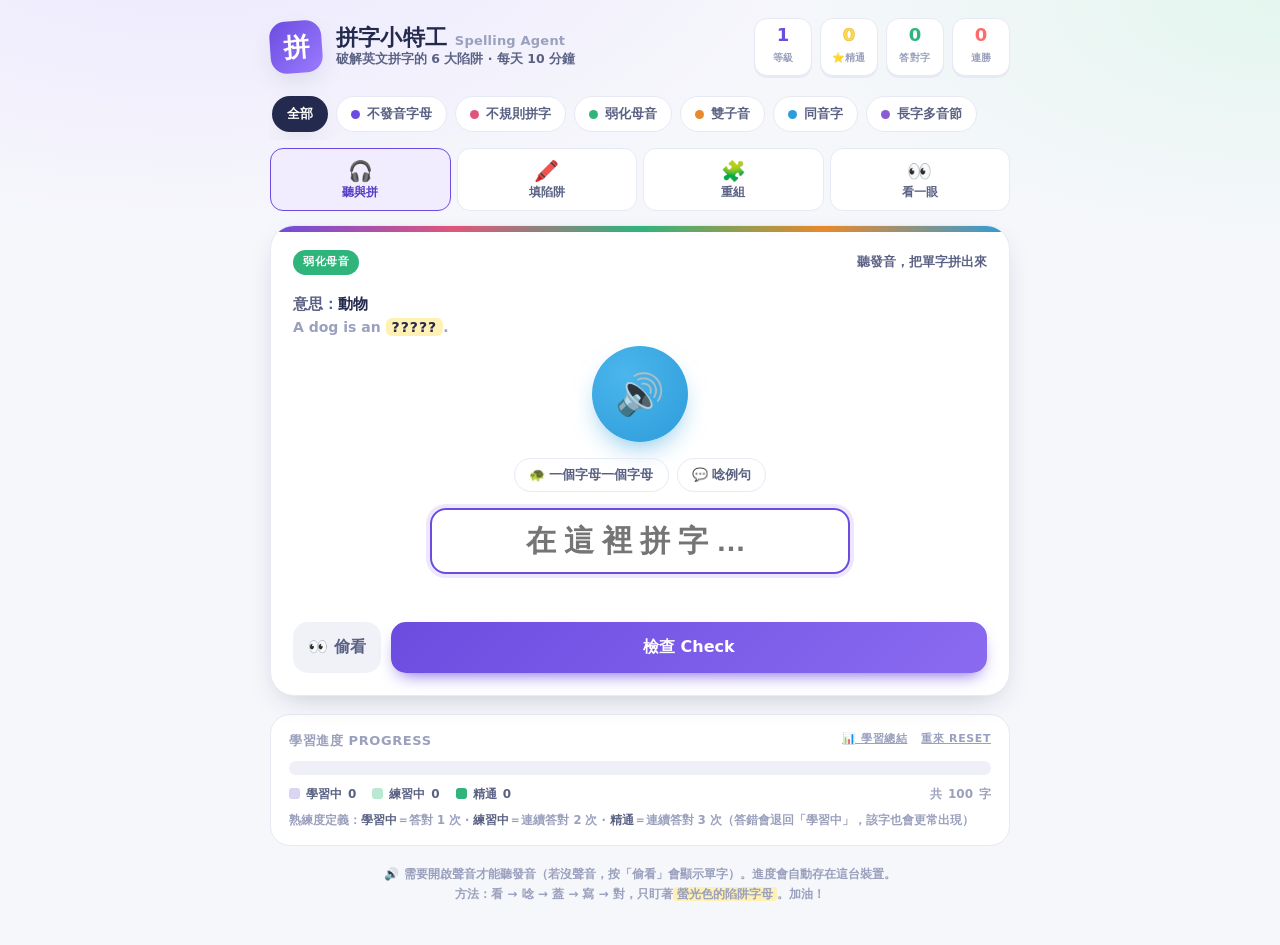
==== index.html @ 30294430 "refactor: split monolithic HTML into ES modules (data/model/view/controller) Replace the single spel" ====
<!doctype html>
<html lang="zh-Hant">
<head>
<meta charset="utf-8">
<meta name="viewport" content="width=device-width, initial-scale=1">
<title>拼字小特工 · Spelling Agent</title>
<link rel="stylesheet" href="css/styles.css">
</head>
<body>

<canvas id="fx"></canvas>
<div class="app">
  <header>
    <div class="logo">拼</div>
    <div class="title">
      <h1>拼字小特工 <span style="font-size:13px;color:var(--ink3)">Spelling Agent</span></h1>
      <p>破解英文拼字的 6 大陷阱 · 每天 10 分鐘</p>
    </div>
    <div class="stats">
      <div class="stat lv"><b id="s-lv" class="tnum">1</b><span>等級</span></div>
      <div class="stat st"><b id="s-star" class="tnum">0</b><span>⭐精通</span></div>
      <div class="stat ok"><b id="s-correct" class="tnum">0</b><span>答對字</span></div>
      <div class="stat streak"><b id="s-streak" class="tnum">0</b><span>連勝</span></div>
    </div>
  </header>

  <nav class="cats" id="cats" aria-label="選擇類別"></nav>
  <div class="modes" id="modes" role="tablist" aria-label="練習模式"></div>

  <main class="card" id="card">
    <div class="prompt-row">
      <span class="catlabel" id="catlabel">類別</span>
      <span class="modehint" id="modehint"></span>
    </div>
    <div class="zh" id="zh"></div>
    <div class="sent" id="sent"></div>
    <div class="stage" id="stage"></div>
    <div class="feedback" id="feedback"></div>
    <div class="actions">
      <button class="btn ghost" id="peekBtn" title="偷看一下答案">👀 偷看</button>
      <button class="btn primary" id="checkBtn">檢查 Check</button>
    </div>
  </main>

  <section class="progress">
    <h3><span>學習進度 Progress</span>
      <span style="display:flex;gap:14px"><a id="sumBtn" title="看學習總結與答對率">📊 學習總結</a><a id="resetBtn" title="清除所有進度">重來 reset</a></span></h3>
    <div class="bar" title="連續答對越多次，字就越熟練"><i class="learn" id="b-learn"></i><i class="prac" id="b-prac"></i><i class="mast" id="b-mast"></i></div>
    <div class="legend">
      <span title="答對 1 次（或最近答錯，需要再練）"><i style="background:#D9D5F2"></i>學習中 <b id="n-learn" class="tnum">0</b></span>
      <span title="連續答對 2 次"><i style="background:#B9E8D3"></i>練習中 <b id="n-prac" class="tnum">0</b></span>
      <span title="連續答對 3 次，獲得 ⭐"><i style="background:var(--green)"></i>精通 <b id="n-mast" class="tnum">0</b></span>
      <span style="margin-left:auto;color:var(--ink3)">共 <b id="n-total" class="tnum">0</b> 字</span>
    </div>
    <p class="defs">熟練度定義：<b>學習中</b>＝答對 1 次 · <b>練習中</b>＝連續答對 2 次 · <b>精通</b>＝連續答對 3 次（答錯會退回「學習中」，該字也會更常出現）</p>
  </section>

  <section class="summary" id="summary" hidden></section>

  <p class="foot">
    🔊 需要開啟聲音才能聽發音（若沒聲音，按「偷看」會顯示單字）。進度會自動存在這台裝置。<br>
    方法：<b>看 → 唸 → 蓋 → 寫 → 對</b>，只盯著<span style="background:var(--marker-soft);padding:0 4px;border-radius:4px">螢光色的陷阱字母</span>。加油！
  </p>
</div>

<script type="module" src="src/app.js"></script>
</body>
</html>
---- css/styles.css ----
*{box-sizing:border-box;margin:0;padding:0}
:root{
  --paper:#F6F7FB; --card:#FFFFFF; --ink:#232A4D; --ink2:#5A6183; --ink3:#9AA0BD;
  --violet:#6C4CE0; --violet-d:#573BC4; --marker:#FFD84D; --marker-soft:#FFF0B3;
  --green:#2FB47C; --green-d:#1E9A66; --coral:#FF6B6B; --sky:#2D9CDB;
  --line:#E7E9F5; --shadow:0 10px 30px -12px rgba(35,42,77,.28);
  --catA:#6C4CE0; --catB:#E0567B; --catC:#2FB47C; --catD:#E8892B; --catE:#2D9CDB; --catF:#8A5BD6;
}
html{-webkit-text-size-adjust:100%}
body{
  font-family:ui-rounded,"SF Pro Rounded","Hiragino Maru Gothic ProN","Nunito","PingFang TC",system-ui,sans-serif;
  background:
    radial-gradient(1200px 600px at 15% -10%, #ECE7FF 0%, transparent 55%),
    radial-gradient(1000px 500px at 100% 0%, #E4F6EF 0%, transparent 50%),
    var(--paper);
  color:var(--ink); min-height:100vh; line-height:1.5;
  padding:18px 16px 40px; display:flex; justify-content:center;
}
.app{width:100%; max-width:740px}
.tnum{font-variant-numeric:tabular-nums}

/* ---------- header ---------- */
header{display:flex; align-items:center; gap:14px; margin-bottom:16px}
.logo{width:52px;height:52px;border-radius:16px;background:linear-gradient(135deg,var(--violet),#9a7bff);
  display:grid;place-items:center;color:#fff;font-weight:800;font-size:26px;box-shadow:var(--shadow);flex:none;
  transform:rotate(-4deg)}
.title h1{font-size:22px;font-weight:800;letter-spacing:.2px;line-height:1.1}
.title p{font-size:12.5px;color:var(--ink2);font-weight:600}
.stats{margin-left:auto;display:flex;gap:8px}
.stat{background:var(--card);border:1px solid var(--line);border-radius:13px;padding:7px 11px;text-align:center;min-width:58px;box-shadow:0 2px 0 var(--line)}
.stat b{display:block;font-size:18px;font-weight:800;line-height:1}
.stat span{font-size:10px;color:var(--ink3);font-weight:700;letter-spacing:.4px;text-transform:uppercase}
.stat.lv b{color:var(--violet)} .stat.st b{color:var(--marker);-webkit-text-stroke:.6px #E4B93B} .stat.streak b{color:var(--coral)}
.stat.ok b{color:var(--green)}

/* ---------- category chips ---------- */
.cats{display:flex;gap:8px;overflow-x:auto;padding:4px 2px 8px;margin-bottom:6px;scrollbar-width:none}
.cats::-webkit-scrollbar{display:none}
.chip{flex:none;border:1.5px solid var(--line);background:var(--card);border-radius:999px;
  padding:8px 14px;font-size:13px;font-weight:700;color:var(--ink2);cursor:pointer;white-space:nowrap;
  display:flex;align-items:center;gap:7px;transition:transform .12s, box-shadow .12s, border-color .12s}
.chip .dot{width:9px;height:9px;border-radius:50%}
.chip:hover{transform:translateY(-1px)}
.chip[aria-pressed="true"]{color:#fff;border-color:transparent;box-shadow:var(--shadow)}
.chip[data-c="all"][aria-pressed="true"]{background:var(--ink)}
.chip[data-c="A"][aria-pressed="true"]{background:var(--catA)} .chip[data-c="B"][aria-pressed="true"]{background:var(--catB)}
.chip[data-c="C"][aria-pressed="true"]{background:var(--catC)} .chip[data-c="D"][aria-pressed="true"]{background:var(--catD)}
.chip[data-c="E"][aria-pressed="true"]{background:var(--catE)} .chip[data-c="F"][aria-pressed="true"]{background:var(--catF)}

/* ---------- mode tabs ---------- */
.modes{display:grid;grid-template-columns:repeat(4,1fr);gap:6px;margin:8px 0 14px}
.mode{border:1.5px solid var(--line);background:var(--card);border-radius:13px;padding:9px 4px;cursor:pointer;
  text-align:center;font-weight:700;color:var(--ink2);font-size:12px;transition:transform .12s,border-color .12s,background .12s}
.mode .ic{font-size:20px;display:block;line-height:1.3}
.mode:hover{transform:translateY(-1px)}
.mode[aria-pressed="true"]{border-color:var(--violet);background:#F1EDFF;color:var(--violet-d)}

/* ---------- practice card ---------- */
.card{background:var(--card);border:1px solid var(--line);border-radius:24px;box-shadow:var(--shadow);
  padding:24px 22px 22px;position:relative;overflow:hidden;min-height:360px;display:flex;flex-direction:column}
.card::before{content:"";position:absolute;inset:0 0 auto 0;height:6px;
  background:linear-gradient(90deg,var(--catA),var(--catB),var(--catC),var(--catD),var(--catE))}
.prompt-row{display:flex;align-items:center;gap:10px;margin-bottom:4px}
.catlabel{font-size:11px;font-weight:800;letter-spacing:.6px;text-transform:uppercase;padding:4px 10px;border-radius:999px;color:#fff}
.modehint{font-size:12.5px;color:var(--ink2);font-weight:600;margin-left:auto;text-align:right}
.zh{font-size:15px;color:var(--ink2);font-weight:700;margin:14px 0 2px}
.zh b{color:var(--ink)}
.sent{font-size:14px;color:var(--ink3);font-weight:600;min-height:20px}
.sent u{ text-decoration:none;background:var(--marker-soft);padding:1px 6px;border-radius:6px;color:var(--ink);font-weight:800;letter-spacing:1px}

.stage{flex:1;display:flex;flex-direction:column;align-items:center;justify-content:center;gap:16px;padding:8px 0}

.listen-btn{width:96px;height:96px;border-radius:50%;border:none;cursor:pointer;color:#fff;
  background:radial-gradient(circle at 35% 30%, #4bb6ec, var(--sky));font-size:40px;box-shadow:0 12px 26px -8px rgba(45,156,219,.6);
  transition:transform .12s} .listen-btn:hover{transform:scale(1.05)} .listen-btn:active{transform:scale(.96)}
.mini{background:none;border:1.5px solid var(--line);border-radius:999px;padding:7px 14px;font-weight:700;
  color:var(--ink2);cursor:pointer;font-size:13px;font-family:inherit} .mini:hover{border-color:var(--sky);color:var(--sky)}
.mini-row{display:flex;gap:8px;flex-wrap:wrap;justify-content:center}

/* tiles */
.tiles{display:flex;flex-wrap:wrap;gap:7px;justify-content:center}
.tile{width:44px;height:52px;border-radius:11px;display:grid;place-items:center;font-size:25px;font-weight:800;
  text-transform:lowercase;background:#F3F1FB;border:2px solid #E4DFFa;color:var(--ink)}
.tile.blank{background:#FFFCF0;border:2.5px dashed #EEC53C}
.tile.blank input{width:100%;height:100%;border:none;background:none;text-align:center;font:inherit;font-size:25px;
  font-weight:800;color:var(--violet-d);outline:none;text-transform:lowercase}
.tile.trap{background:var(--marker);border-color:#E9C02F;box-shadow:0 3px 0 #E4B93B}
.tile.ok{background:#E4F7EE;border-color:var(--green);color:var(--green-d)}
.tile.bad{background:#FFE9E9;border-color:var(--coral);color:#D64545}

.spellbox{width:100%;max-width:420px;font-family:ui-rounded,"SF Mono",inherit;font-size:30px;font-weight:800;
  text-align:center;letter-spacing:8px;padding:14px 12px;border-radius:16px;border:2.5px solid var(--line);
  background:#FBFBFE;color:var(--ink);outline:none;text-transform:lowercase}
.spellbox:focus{border-color:var(--violet);background:#fff;box-shadow:0 0 0 4px #EDE7FF}
.spellbox.ok{border-color:var(--green);background:#F1FBF6} .spellbox.bad{border-color:var(--coral);background:#FFF4F4}

.opts{display:grid;grid-template-columns:1fr 1fr;gap:10px;width:100%;max-width:420px}
.opt{padding:14px;border-radius:14px;border:2px solid var(--line);background:#FBFBFE;font-size:22px;font-weight:800;
  cursor:pointer;color:var(--ink);font-family:inherit;transition:transform .1s,border-color .1s}
.opt:hover{transform:translateY(-2px);border-color:var(--sky)}
.opt.ok{border-color:var(--green);background:#EFFAF4;color:var(--green-d)}
.opt.bad{border-color:var(--coral);background:#FFF1F1;color:#D64545}

/* feedback + actions */
.feedback{min-height:26px;text-align:center;font-weight:800;font-size:16px}
.feedback.ok{color:var(--green-d)} .feedback.bad{color:var(--coral)}
.reveal{text-align:center;font-size:30px;font-weight:800;letter-spacing:1px;min-height:20px}
.reveal .hl{background:linear-gradient(transparent 55%, var(--marker) 55%);padding:0 2px;border-radius:3px}
.actions{display:flex;gap:10px;margin-top:14px}
.btn{flex:1;border:none;border-radius:15px;padding:15px;font-size:16px;font-weight:800;cursor:pointer;font-family:inherit;
  transition:transform .1s,box-shadow .1s}
.btn:active{transform:translateY(1px)}
.btn.primary{background:linear-gradient(135deg,var(--violet),#8a6bf0);color:#fff;box-shadow:0 8px 18px -8px var(--violet)}
.btn.go{background:linear-gradient(135deg,var(--green),#41c98a);color:#fff;box-shadow:0 8px 18px -8px var(--green)}
.btn.ghost{flex:none;background:#F1F1F8;color:var(--ink2);min-width:64px}
.btn:disabled{opacity:.4;cursor:default}

/* progress footer */
.progress{margin-top:18px;background:var(--card);border:1px solid var(--line);border-radius:20px;padding:16px 18px}
.progress h3{font-size:13px;text-transform:uppercase;letter-spacing:.6px;color:var(--ink3);margin-bottom:10px;display:flex;justify-content:space-between}
.progress h3 a{color:var(--ink3);font-size:11px;cursor:pointer;text-decoration:underline;font-weight:700}
.bar{height:14px;border-radius:8px;background:#EEEFF7;overflow:hidden;display:flex}
.bar i{display:block;height:100%}
.bar .learn{background:#D9D5F2} .bar .prac{background:#B9E8D3} .bar .mast{background:var(--green)}
.legend{display:flex;gap:16px;margin-top:10px;font-size:12px;color:var(--ink2);font-weight:700;flex-wrap:wrap}
.legend span{display:flex;align-items:center;gap:6px} .legend i{width:11px;height:11px;border-radius:3px;display:inline-block}

.foot{text-align:center;font-size:12px;color:var(--ink3);margin-top:18px;font-weight:600;line-height:1.7}

canvas#fx{position:fixed;inset:0;pointer-events:none;z-index:50}
@keyframes pop{0%{transform:scale(.7)}60%{transform:scale(1.12)}100%{transform:scale(1)}}
.pop{animation:pop .32s ease}
@keyframes shake{0%,100%{transform:translateX(0)}25%{transform:translateX(-7px)}75%{transform:translateX(7px)}}
.shake{animation:shake .3s}

/* summary panel */
.summary{margin-top:14px;background:var(--card);border:1px solid var(--line);border-radius:20px;padding:18px;box-shadow:var(--shadow)}
.summary h3{display:flex;justify-content:space-between;align-items:center;font-size:15px;font-weight:800;margin-bottom:12px}
.summary h3 a{font-size:12px;color:var(--ink3);cursor:pointer;text-decoration:underline;font-weight:700}
.bigrate{display:flex;align-items:center;gap:14px;background:#F6FBF8;border:1px solid #DBF0E6;border-radius:14px;padding:14px 16px}
.bigrate>b{font-size:40px;color:var(--green);line-height:1}
.bigrate span{font-size:13px;color:var(--ink2);font-weight:700}.bigrate small{color:var(--ink3);font-weight:600}
.subh{font-size:11.5px;text-transform:uppercase;letter-spacing:.5px;color:var(--ink3);font-weight:800;margin:16px 0 8px}
.chips-wrap{display:flex;flex-wrap:wrap;gap:6px}
.wchip{font-size:13px;font-weight:700;padding:5px 10px;border-radius:8px;background:#F1F0FA;color:var(--ink)}
.wchip.fixed{background:var(--marker-soft)}
.sumtable{width:100%;border-collapse:collapse;font-size:13px}
.sumtable td{padding:5px 0;border-bottom:1px solid var(--line);color:var(--ink2);font-weight:700}
.sumtable td:last-child{text-align:right;color:var(--ink);font-variant-numeric:tabular-nums}
.defs{font-size:11.5px;color:var(--ink3);margin-top:8px;font-weight:600;line-height:1.6}
.defs b{color:var(--ink2)}

@media (prefers-reduced-motion:reduce){*{animation:none!important;transition:none!important}}
@media (max-width:520px){
  .stats{width:100%;margin:8px 0 0} header{flex-wrap:wrap}
  .title h1{font-size:20px} .tile{width:40px;height:48px;font-size:22px}
}
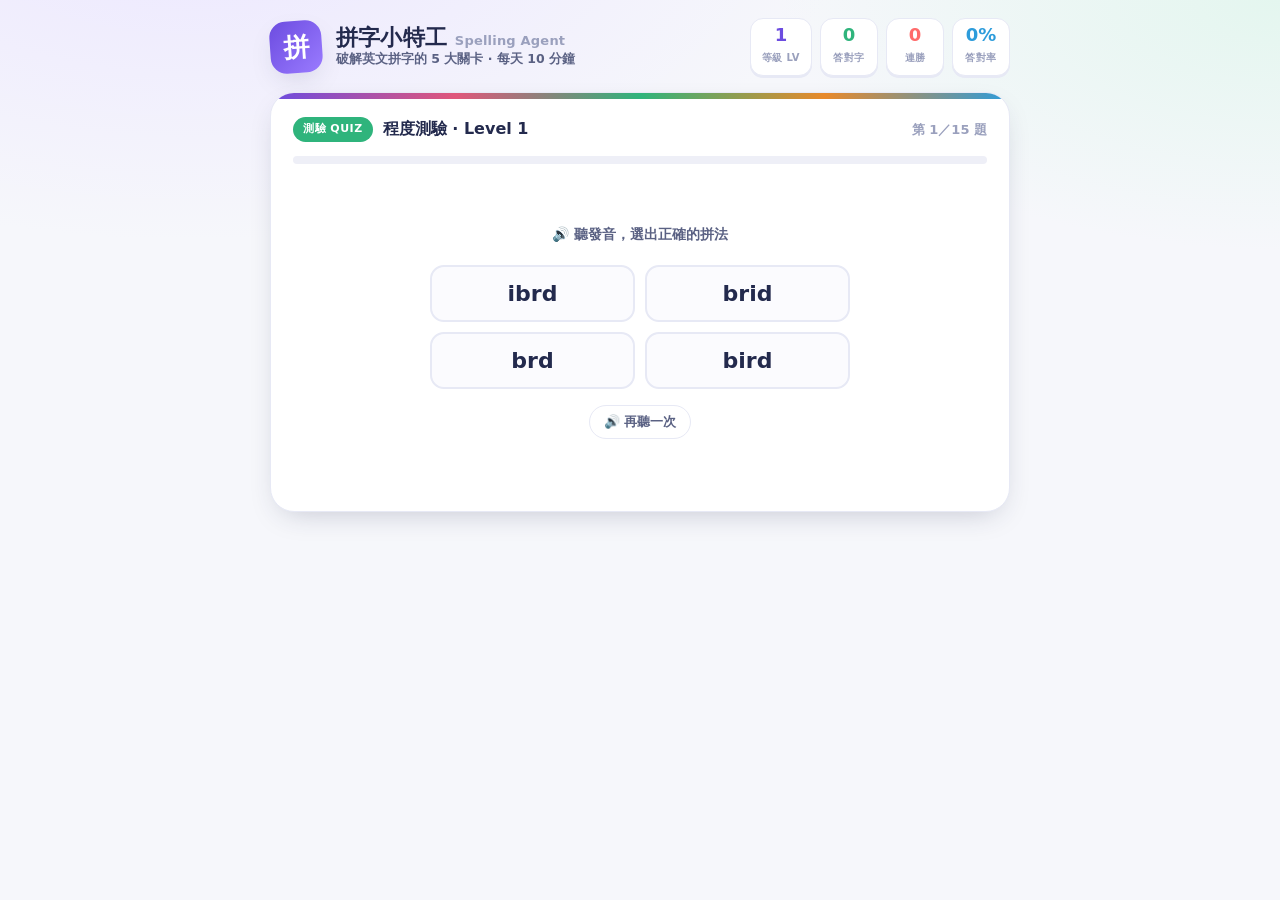
==== commit b016c10e: "feat: 5-level progression — placement test + level-up challenge game Grade all ~2000 words into 5 di" ====
--- a/index.html
+++ b/index.html
@@ -14,53 +14,71 @@
     <div class="logo">拼</div>
     <div class="title">
       <h1>拼字小特工 <span style="font-size:13px;color:var(--ink3)">Spelling Agent</span></h1>
-      <p>破解英文拼字的 6 大陷阱 · 每天 10 分鐘</p>
+      <p>破解英文拼字的 5 大關卡 · 每天 10 分鐘</p>
     </div>
     <div class="stats">
-      <div class="stat lv"><b id="s-lv" class="tnum">1</b><span>等級</span></div>
-      <div class="stat st"><b id="s-star" class="tnum">0</b><span>⭐精通</span></div>
+      <div class="stat lv"><b id="s-level" class="tnum">1</b><span>等級 LV</span></div>
       <div class="stat ok"><b id="s-correct" class="tnum">0</b><span>答對字</span></div>
       <div class="stat streak"><b id="s-streak" class="tnum">0</b><span>連勝</span></div>
+      <div class="stat rate"><b id="s-rate" class="tnum">0%</b><span>答對率</span></div>
     </div>
   </header>
 
-  <nav class="cats" id="cats" aria-label="選擇類別"></nav>
-  <div class="modes" id="modes" role="tablist" aria-label="練習模式"></div>
+  <!-- ============ PLAY SCREEN ============ -->
+  <div id="screen-play">
+    <nav class="levelbar" id="levelbar" aria-label="選擇關卡"></nav>
+    <div class="modes" id="modes" role="tablist" aria-label="練習模式"></div>
 
-  <main class="card" id="card">
-    <div class="prompt-row">
-      <span class="catlabel" id="catlabel">類別</span>
-      <span class="modehint" id="modehint"></span>
-    </div>
-    <div class="zh" id="zh"></div>
-    <div class="sent" id="sent"></div>
-    <div class="stage" id="stage"></div>
-    <div class="feedback" id="feedback"></div>
-    <div class="actions">
-      <button class="btn ghost" id="peekBtn" title="偷看一下答案">👀 偷看</button>
-      <button class="btn primary" id="checkBtn">檢查 Check</button>
-    </div>
-  </main>
+    <main class="card" id="card">
+      <div class="prompt-row">
+        <span class="catlabel" id="catlabel">關卡</span>
+        <span class="modehint" id="modehint"></span>
+      </div>
+      <div class="zh" id="zh"></div>
+      <div class="sent" id="sent"></div>
+      <div class="stage" id="stage"></div>
+      <div class="feedback" id="feedback"></div>
+      <div class="actions">
+        <button class="btn ghost" id="peekBtn" title="偷看一下答案">👀 偷看</button>
+        <button class="btn primary" id="checkBtn">檢查 Check</button>
+      </div>
+    </main>
 
-  <section class="progress">
-    <h3><span>學習進度 Progress</span>
-      <span style="display:flex;gap:14px"><a id="sumBtn" title="看學習總結與答對率">📊 學習總結</a><a id="resetBtn" title="清除所有進度">重來 reset</a></span></h3>
-    <div class="bar" title="連續答對越多次，字就越熟練"><i class="learn" id="b-learn"></i><i class="prac" id="b-prac"></i><i class="mast" id="b-mast"></i></div>
-    <div class="legend">
-      <span title="答對 1 次（或最近答錯，需要再練）"><i style="background:#D9D5F2"></i>學習中 <b id="n-learn" class="tnum">0</b></span>
-      <span title="連續答對 2 次"><i style="background:#B9E8D3"></i>練習中 <b id="n-prac" class="tnum">0</b></span>
-      <span title="連續答對 3 次，獲得 ⭐"><i style="background:var(--green)"></i>精通 <b id="n-mast" class="tnum">0</b></span>
-      <span style="margin-left:auto;color:var(--ink3)">共 <b id="n-total" class="tnum">0</b> 字</span>
-    </div>
-    <p class="defs">熟練度定義：<b>學習中</b>＝答對 1 次 · <b>練習中</b>＝連續答對 2 次 · <b>精通</b>＝連續答對 3 次（答錯會退回「學習中」，該字也會更常出現）</p>
-  </section>
+    <div class="banner" id="banner"></div>
 
-  <section class="summary" id="summary" hidden></section>
+    <section class="progress">
+      <h3><span>學習進度 Progress</span>
+        <span style="display:flex;gap:14px">
+          <a id="placeBtn" title="重新測驗你的程度">🎯 測程度</a>
+          <a id="sumBtn" title="看學習總結與答對率">📊 總結</a>
+          <a id="resetBtn" title="清除所有進度">重來 reset</a>
+        </span></h3>
+      <div class="bar" title="連續答對越多次，字就越熟練"><i class="learn" id="b-learn"></i><i class="prac" id="b-prac"></i><i class="mast" id="b-mast"></i></div>
+      <div class="legend">
+        <span title="答對 1 次（或最近答錯，需要再練）"><i style="background:#D9D5F2"></i>學習中 <b id="n-learn" class="tnum">0</b></span>
+        <span title="連續答對 2 次"><i style="background:#B9E8D3"></i>練習中 <b id="n-prac" class="tnum">0</b></span>
+        <span title="連續答對 3 次，獲得 ⭐"><i style="background:var(--green)"></i>精通 <b id="n-mast" class="tnum">0</b></span>
+        <span style="margin-left:auto;color:var(--ink3)">共 <b id="n-total" class="tnum">0</b> 字</span>
+      </div>
+      <p class="defs">熟練度定義：<b>學習中</b>＝答對 1 次 · <b>練習中</b>＝連續答對 2 次 · <b>精通</b>＝連續答對 3 次（答錯會退回「學習中」，該字也會更常出現）</p>
+    </section>
 
-  <p class="foot">
-    🔊 需要開啟聲音才能聽發音（若沒聲音，按「偷看」會顯示單字）。進度會自動存在這台裝置。<br>
-    方法：<b>看 → 唸 → 蓋 → 寫 → 對</b>，只盯著<span style="background:var(--marker-soft);padding:0 4px;border-radius:4px">螢光色的陷阱字母</span>。加油！
-  </p>
+    <section class="summary" id="summary" hidden></section>
+
+    <p class="foot">
+      🔊 需要開啟聲音才能聽發音（若沒聲音，按「偷看」會顯示單字）。進度會自動存在這台裝置。<br>
+      方法：<b>看 → 唸 → 蓋 → 寫 → 對</b>，只盯著<span style="background:var(--marker-soft);padding:0 4px;border-radius:4px">螢光色的陷阱字母</span>。加油！
+    </p>
+  </div>
+
+  <!-- ============ QUIZ SCREEN (placement / challenge) ============ -->
+  <div id="screen-quiz" hidden>
+    <main class="card quizcard">
+      <div class="quizhead" id="quizhead"></div>
+      <div class="quizprog"><i id="quizprog-bar"></i></div>
+      <div class="stage" id="quizstage"></div>
+    </main>
+  </div>
 </div>
 
 <script type="module" src="src/app.js"></script>
--- a/css/styles.css
+++ b/css/styles.css
@@ -150,8 +150,55 @@
 .defs{font-size:11.5px;color:var(--ink3);margin-top:8px;font-weight:600;line-height:1.6}
 .defs b{color:var(--ink2)}
 
+.stat.rate b{color:var(--sky)}
+
+/* ---------- level bar ---------- */
+.levelbar{display:flex;gap:8px;overflow-x:auto;padding:4px 2px 10px;scrollbar-width:none}
+.levelbar::-webkit-scrollbar{display:none}
+.lvchip{flex:1;min-width:112px;border:1.5px solid var(--line);background:var(--card);border-radius:15px;
+  padding:9px 12px;cursor:pointer;text-align:left;transition:transform .12s,box-shadow .12s;position:relative}
+.lvchip:hover{transform:translateY(-1px)}
+.lvchip .lvn{font-size:11px;font-weight:800;letter-spacing:.4px;color:var(--ink3)}
+.lvchip .lvname{font-size:14px;font-weight:800;color:var(--ink);display:flex;align-items:center;gap:5px}
+.lvchip .lvbar{height:5px;border-radius:3px;background:#EEEFF7;margin-top:6px;overflow:hidden}
+.lvchip .lvbar i{display:block;height:100%;background:var(--green)}
+.lvchip[data-state="current"]{border-color:transparent;box-shadow:0 6px 18px -8px rgba(35,42,77,.4);color:#fff}
+.lvchip[data-state="current"] .lvn,.lvchip[data-state="current"] .lvname{color:#fff}
+.lvchip[data-state="current"] .lvbar{background:rgba(255,255,255,.35)}
+.lvchip[data-state="current"] .lvbar i{background:#fff}
+.lvchip[data-state="locked"]{opacity:.5;cursor:not-allowed;background:#F4F4F8}
+.lvchip[data-state="locked"] .lvname{color:var(--ink3)}
+
+/* ---------- gate banner ---------- */
+.banner{margin-top:12px}
+.banner .gate{display:flex;align-items:center;gap:12px;background:var(--card);border:1px solid var(--line);
+  border-radius:16px;padding:12px 16px;box-shadow:0 2px 0 var(--line)}
+.banner .gate .info{font-size:13px;font-weight:700;color:var(--ink2);line-height:1.4}
+.banner .gate .info b{color:var(--ink)}
+.banner .gate .meter{height:8px;border-radius:5px;background:#EEEFF7;overflow:hidden;margin-top:6px;max-width:260px}
+.banner .gate .meter i{display:block;height:100%;background:var(--green);transition:width .3s}
+.banner .challenge{margin-left:auto;flex:none;border:none;border-radius:13px;padding:12px 18px;font-weight:800;
+  font-size:14px;font-family:inherit;cursor:pointer;color:#fff;white-space:nowrap;
+  background:linear-gradient(135deg,var(--marker),#f5a623);box-shadow:0 8px 18px -8px #E9A200;color:#5b4300}
+.banner .challenge:disabled{background:#ECECF3;color:var(--ink3);box-shadow:none;cursor:default}
+
+/* ---------- quiz screen ---------- */
+.quizcard{min-height:420px}
+.quizhead{display:flex;align-items:center;gap:10px;font-size:16px;font-weight:800;margin-bottom:4px}
+.quizhead .pill{font-size:11px;font-weight:800;letter-spacing:.5px;text-transform:uppercase;color:#fff;padding:4px 10px;border-radius:999px}
+.quizhead .count{margin-left:auto;font-size:13px;color:var(--ink3);font-weight:700}
+.quizprog{height:8px;border-radius:5px;background:#EEEFF7;overflow:hidden;margin:10px 0}
+.quizprog i{display:block;height:100%;background:linear-gradient(90deg,var(--violet),#8a6bf0);transition:width .3s;width:0}
+.quizq{font-size:14px;color:var(--ink2);font-weight:700;text-align:center;margin-bottom:4px}
+.result{text-align:center;display:flex;flex-direction:column;align-items:center;gap:14px;justify-content:center;flex:1}
+.result .big{font-size:52px}
+.result .headline{font-size:22px;font-weight:800}
+.result .sub{font-size:15px;color:var(--ink2);font-weight:700}
+.result .lvpill{font-size:20px;font-weight:800;color:#fff;padding:8px 20px;border-radius:999px}
+
 @media (prefers-reduced-motion:reduce){*{animation:none!important;transition:none!important}}
 @media (max-width:520px){
   .stats{width:100%;margin:8px 0 0} header{flex-wrap:wrap}
   .title h1{font-size:20px} .tile{width:40px;height:48px;font-size:22px}
+  .lvchip{min-width:96px} .banner .gate{flex-wrap:wrap} .banner .challenge{margin-left:0;width:100%}
 }
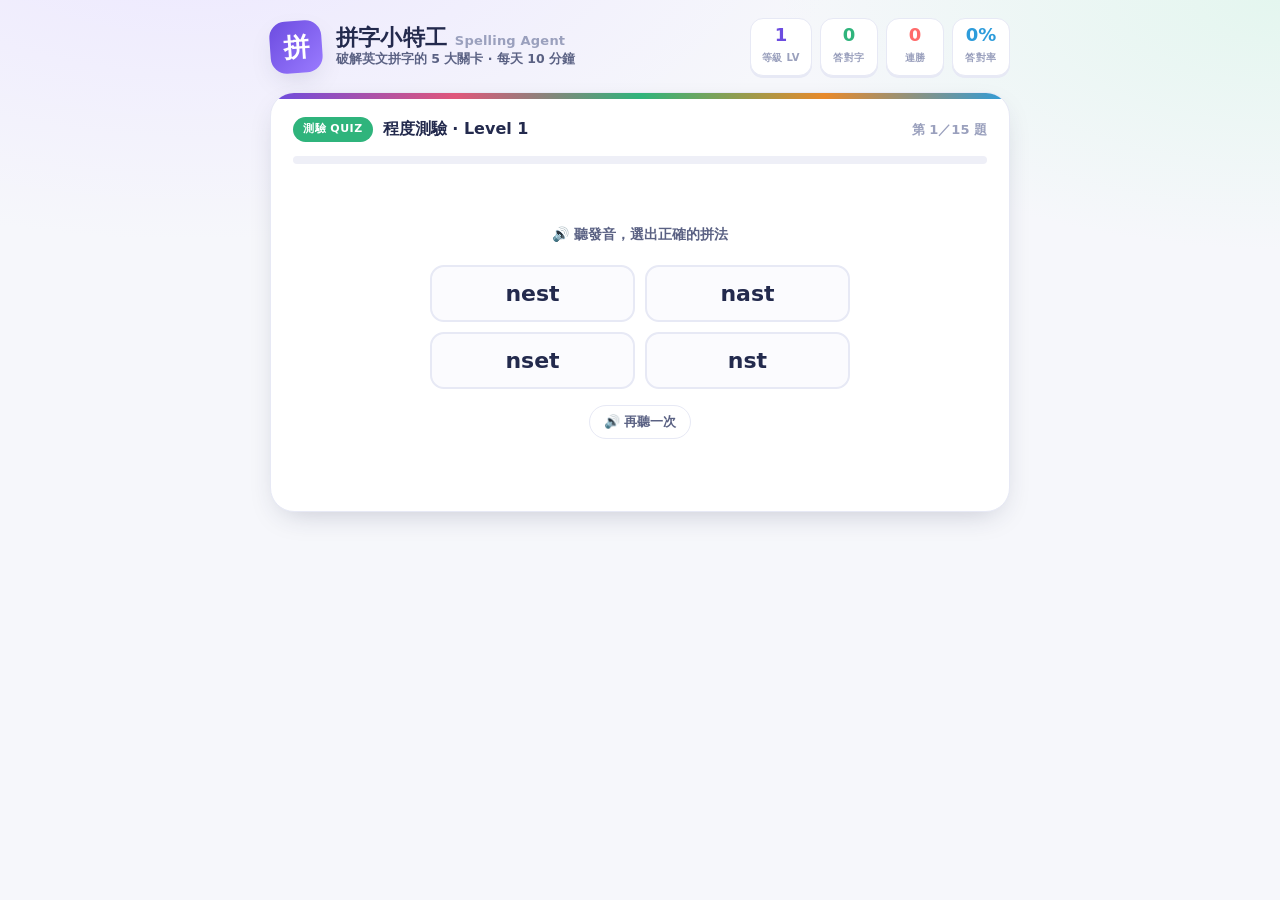
==== commit 8400d4f6: "feat: today's-training session tracker with start/end Add a per-session panel on top of the overall " ====
--- a/index.html
+++ b/index.html
@@ -26,6 +26,7 @@
 
   <!-- ============ PLAY SCREEN ============ -->
   <div id="screen-play">
+    <div class="session" id="session"></div>
     <nav class="levelbar" id="levelbar" aria-label="選擇關卡"></nav>
     <div class="modes" id="modes" role="tablist" aria-label="練習模式"></div>
 
--- a/css/styles.css
+++ b/css/styles.css
@@ -65,6 +65,7 @@
 .modehint{font-size:12.5px;color:var(--ink2);font-weight:600;margin-left:auto;text-align:right}
 .zh{font-size:15px;color:var(--ink2);font-weight:700;margin:14px 0 2px}
 .zh b{color:var(--ink)}
+.zh .phon{color:var(--sky);font-weight:700;font-size:13px;font-family:ui-monospace,"SF Mono",monospace}
 .sent{font-size:14px;color:var(--ink3);font-weight:600;min-height:20px}
 .sent u{ text-decoration:none;background:var(--marker-soft);padding:1px 6px;border-radius:6px;color:var(--ink);font-weight:800;letter-spacing:1px}
 
@@ -152,6 +153,26 @@
 
 .stat.rate b{color:var(--sky)}
 
+/* ---------- today's session ---------- */
+.session{margin-bottom:12px}
+.sess-idle{display:flex;align-items:center;gap:12px;background:var(--card);border:1px solid var(--line);
+  border-radius:16px;padding:12px 16px;box-shadow:0 2px 0 var(--line)}
+.sess-title{font-size:14px;font-weight:800;color:var(--ink)}
+.sess-title span{font-size:11px;color:var(--ink3);font-weight:700;letter-spacing:.3px}
+.sess-start{margin-left:auto;border:none;border-radius:13px;padding:11px 18px;font-weight:800;font-size:14px;
+  font-family:inherit;cursor:pointer;color:#fff;background:linear-gradient(135deg,var(--green),#41c98a);
+  box-shadow:0 8px 18px -8px var(--green);white-space:nowrap}
+.sess-live{background:var(--card);border:1px solid var(--line);border-radius:16px;padding:12px 16px;box-shadow:0 2px 0 var(--line)}
+.sess-head{display:flex;align-items:center;gap:10px;margin-bottom:9px}
+.sess-end{margin-left:auto;border:1.5px solid var(--line);border-radius:11px;padding:7px 13px;font-weight:800;
+  font-size:12.5px;font-family:inherit;cursor:pointer;color:var(--coral);background:none;white-space:nowrap}
+.sess-end:hover{border-color:var(--coral)}
+.sess-bar{height:12px;border-radius:7px;background:#EEEFF7;overflow:hidden;display:flex}
+.sess-bar i{display:block;height:100%;transition:width .3s}
+.sess-bar .c{background:var(--green)} .sess-bar .w{background:var(--coral)}
+.sess-nums{margin-top:9px;font-size:13px;font-weight:700;color:var(--ink2)}
+.sess-nums b{color:var(--ink);font-variant-numeric:tabular-nums}
+
 /* ---------- level bar ---------- */
 .levelbar{display:flex;gap:8px;overflow-x:auto;padding:4px 2px 10px;scrollbar-width:none}
 .levelbar::-webkit-scrollbar{display:none}
